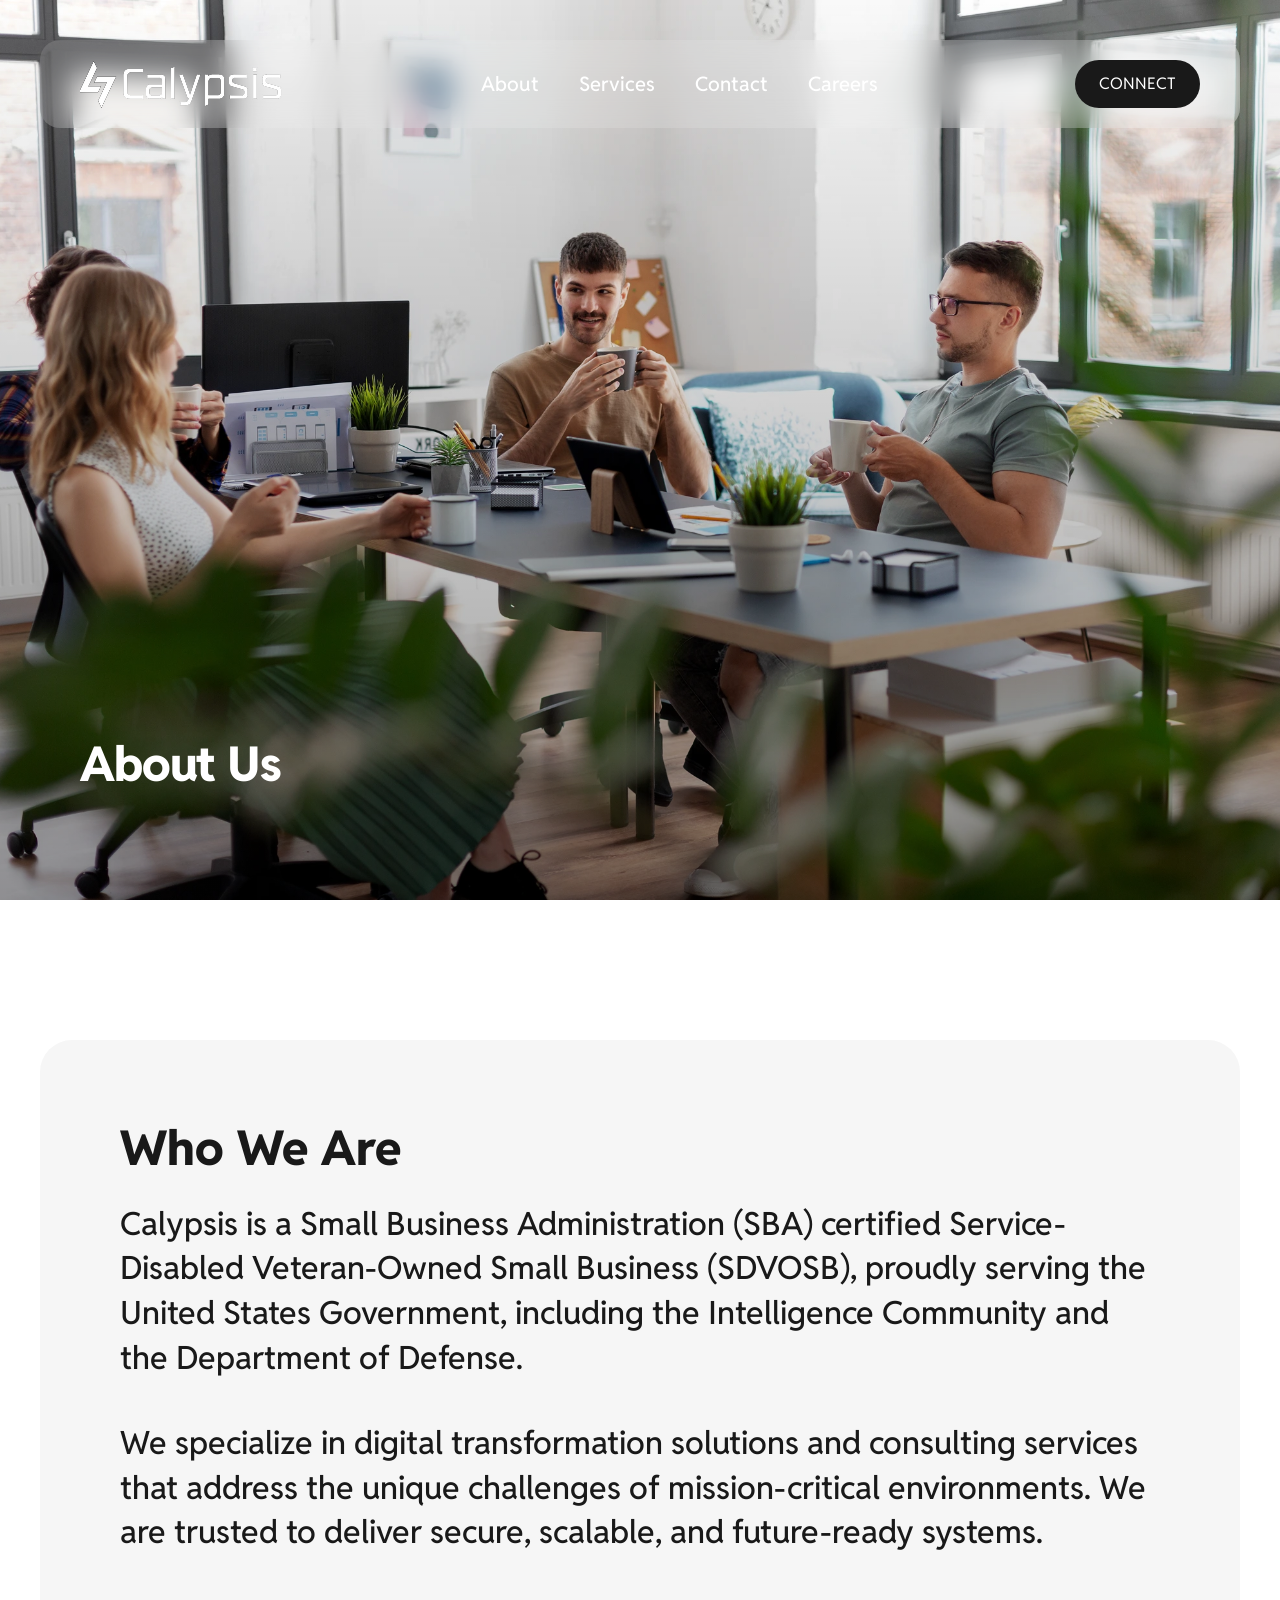
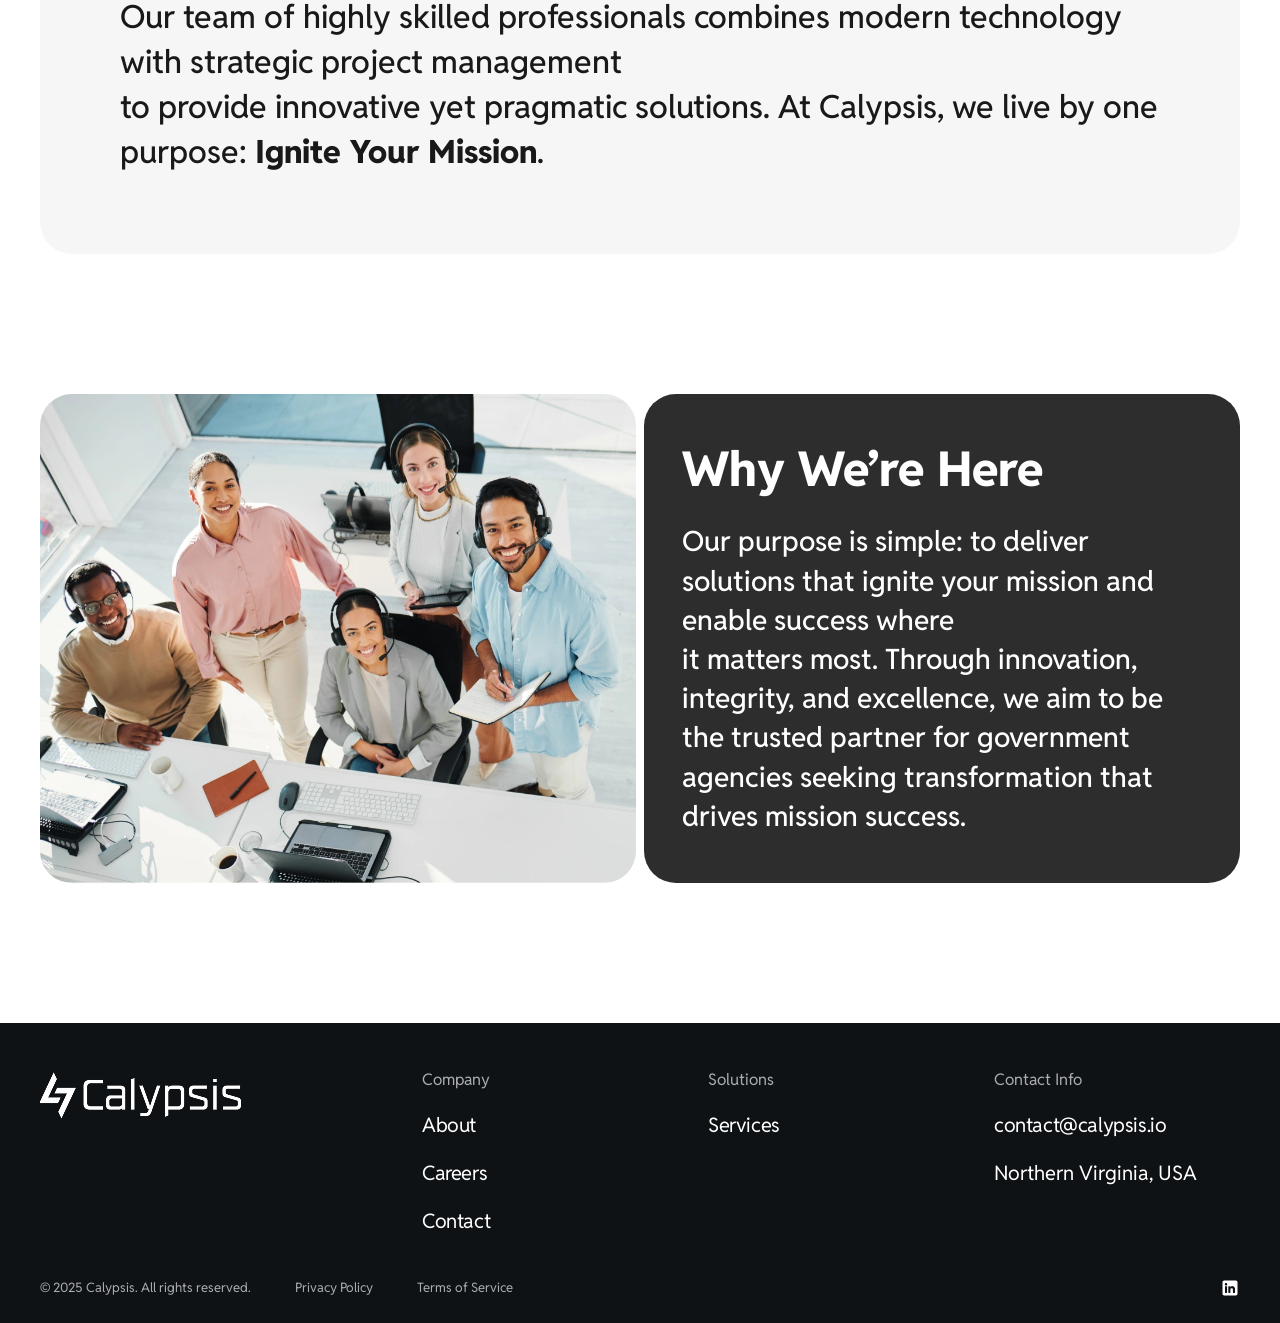
==== about-us.html @ 8102f37d "initial" ====
<!DOCTYPE html>
<html lang="en">
<head>
	<meta charset="UTF-8">
	<meta name="viewport" content="width=device-width, initial-scale=1.0">
	<title>About Us | Calypsis &mdash; SDVOSB Technology & Consulting</title>
	<meta name="description" content="Calypsis is an SBA-certified Service-Disabled Veteran-Owned Small Business delivering secure, scalable and future-ready digital transformation solutions to the U.S. Government, Intelligence Community, and Department of Defense.">
	<meta name="keywords" content="About Calypsis, SDVOSB, veteran-owned, government consulting, digital transformation, defense contracting, Intelligence Community">
	<meta name="author" content="Calypsis">
	<meta name="robots" content="index, follow">
	<meta name="theme-color" content="#191919">
	<link rel="canonical" href="https://calypsis.io/about-us.html">
	<meta property="og:type" content="website">
	<meta property="og:url" content="https://calypsis.io/about-us.html">
	<meta property="og:title" content="About Us | Calypsis">
	<meta property="og:description" content="Learn about Calypsis &mdash; an SDVOSB trusted by the U.S. Government to deliver mission-critical digital transformation.">
	<meta property="og:image" content="https://calypsis.io/img/about-back.webp">
	<meta name="twitter:card" content="summary_large_image">
	<meta name="twitter:title" content="About Us | Calypsis">
	<meta name="twitter:description" content="Learn about Calypsis &mdash; an SDVOSB trusted by the U.S. Government to deliver mission-critical digital transformation.">
	<meta name="twitter:image" content="https://calypsis.io/img/about-back.webp">
	<link rel="preconnect" href="https://fonts.googleapis.com">
	<link rel="preconnect" href="https://fonts.gstatic.com" crossorigin>
	<link rel="preload" as="image" href="img/about-back.webp" fetchpriority="high">
	<link rel="stylesheet" href="https://fonts.googleapis.com/css2?family=Reddit+Sans:ital,wght@0,400;0,500;0,800;1,400&display=block">
	<link rel="stylesheet" href="css/style.css">
</head>
<body>
	<header>
		<div class="container">
			<div class="outer__header">
				<a href="index.html" aria-label="Calypsis home">
					<img src="img/logo.png" alt="Calypsis logo" width="203" height="48" fetchpriority="high">
				</a>
				<ul role="navigation" aria-label="Primary">
					<li><a href="about-us.html" aria-current="page">About</a></li>
					<li><a href="services.html">Services</a></li>
					<li><a href="contact-us.html">Contact</a></li>
					<li><a href="careers.html">Careers</a></li>
				</ul>
				<div class="btn">
					<a href="contact-us.html">Connect</a>
				</div>
				<div class="menu__btn">
					<a href="#menu" role="button" aria-label="Toggle navigation menu" aria-expanded="false" aria-controls="primary-menu">
						<span></span>
						<span></span>
						<span></span>
					</a>
				</div>
			</div>
		</div>
	</header>
	<main>
	<section class="hero__section contact-us" style="background:url('img/about-back.webp')">
		<div class="container">
			<div class="outer__hero">
				<div class="box">
					<h1 class="extra-bold">About Us</h1>
				</div>
			</div>
		</div>
	</section>
	<section class="reach-out who-we-are">
		<div class="container">
			<div class="outer__reach">
				<div class="desc">
					<div class="inn">
						<h2>Who We Are</h2>
						<p>Calypsis is a Small Business Administration (SBA) certified Service-Disabled Veteran-Owned Small Business (SDVOSB), proudly serving the United States Government, including the Intelligence Community and the Department of Defense.</p>
						<p>We specialize in digital transformation solutions and consulting services that address the unique challenges of mission-critical environments. We are trusted to deliver secure, scalable, and future-ready systems.</p>
						<p>Our team of highly skilled professionals combines modern technology with strategic project management <br> to provide innovative yet pragmatic solutions. At Calypsis, we live by one purpose: <span>Ignite Your Mission</span>.</p>
					</div>
				</div>
			</div>
		</div>
	</section>

	<section class="reach-out why-we">
		<div class="container">
			<div class="outer__reach">

				<div class="media">
					<img src="img/why-we-image.webp" alt="Calypsis mission-focused team" width="1017" height="833" loading="lazy" decoding="async">
				</div>
				<div class="desc">
					<div class="inn">
						<h2>Why We&rsquo;re Here</h2>
						<p>Our purpose is simple: to deliver solutions that ignite your mission and enable success where <br> it matters most. Through innovation, integrity, and excellence, we aim to be the trusted partner for government agencies seeking transformation that drives mission success.</p>
					</div>
				</div>
			</div>
		</div>
	</section>
	</main>
	<footer>
		<div class="container">
			<div class="outer__footer">
				<div class="top">
					<div class="logo">
						<a href="index.html" aria-label="Calypsis home">
							<img src="img/logo.png" alt="Calypsis logo" width="203" height="48" loading="lazy" decoding="async">
						</a>
					</div>
					<div class="menus">
						<div class="menu">
							<p>Company</p>
							<ul>
								<li><a href="about-us.html">About</a></li>
								<li><a href="careers.html">Careers</a></li>
								<li><a href="contact-us.html">Contact</a></li>
							</ul>
						</div>

						<div class="menu">
							<p>Solutions</p>
							<ul>
								<li><a href="services.html">Services</a></li>
							</ul>
						</div>

						<div class="menu">
							<p>Contact Info</p>
							<ul>
								<li><a href="mailto:contact@calypsis.io">contact@calypsis.io</a></li>
								<li>Northern Virginia, USA</li>
							</ul>
						</div>
					</div>
				</div>
				<div class="bottom">
					<ul>
						<li>&copy; 2025 Calypsis. All rights reserved.</li>
						<li><a href="#">Privacy Policy</a></li>
						<li><a href="#">Terms of Service</a></li>
					</ul>
					<ul>
						<li><a href="#" class="icon" aria-label="LinkedIn"><img src="img/linkedin.svg" alt="" width="24" height="24" loading="lazy" decoding="async"></a></li>
					</ul>
				</div>
			</div>
		</div>
	</footer>
	<script src="https://code.jquery.com/jquery-3.7.1.min.js" integrity="sha256-/JqT3SQfawRcv/BIHPThkBvs0OEvtFFmqPF/lYI/Cxo=" crossorigin="anonymous" defer></script>
	<script src="js/script.js" defer></script>
</body>
</html>
---- css/style.css ----
body,html{
	margin:0px;
	padding:0px;
}
body *{
	box-sizing:border-box;
	font-family:"Reddit Sans" ,sans-serif;
}
.container{
	max-width: 1440px;
	padding-left: 40px;
	padding-right: 40px;
	width: 100%;
	margin-left: auto;
	margin-right: auto;
}
.hero__section .outer__hero{
	min-height: 100vh;
	display: flex;
	align-items: flex-start;
	justify-content: flex-end;
	flex-direction: column;
	padding-bottom: 90px;
	position: relative;
}
.hero__section{
	background-repeat: no-repeat!important;
	background-size: cover!important;
	background-position: center!important;
	position: relative;
}
.hero__section:before{
	content:"";
	position: absolute;
	left:0px;
	bottom:0px;
	width: 100%;
	height:100%;
	opacity:.4;
	background:linear-gradient(to bottom , rgba(0,0,0,0) , rgba(0,0,0,1));
}
.hero__section .outer__hero .box{
	padding:16px 64px;
	position: relative;
	z-index: 2;
}
.hero__section .outer__hero .box>span{
	display: block;
	margin-bottom: 16px;
	font-size: 20px;
	line-height: 30px;
	color:#F2F2F2;
}
.hero__section .outer__hero .box>h1{
	margin:0px;
	font-size: 48px;
	line-height: 120%;
	font-weight: 500;
	color:#FFFFFF;
	letter-spacing: -0.02em;
}
.hero__section .outer__hero .box>h1 span{
	font-weight: 800;
}
header{
	position: fixed;
	top:40px;
	left:0px;
	width: 100%;
	z-index: 5;
}
header .outer__header{
	padding:20px 40px;
	border-radius: 20px;
	backdrop-filter: blur(15px);
	background-color:rgba(246,246,246,.15);
	display: flex;
	align-items: center;
	justify-content: space-between;
}
header .outer__header>a{
	display: inline-flex;
	align-items: center;
	justify-content: center;
	transition:.3s ease all;
}
header .outer__header>a:hover{
	opacity:.7;
}
header .outer__header ul{
	margin:0px;
	padding:0px;
	list-style-type: none;
	display: flex;
	align-items: center;
	justify-content: center;
}
header .outer__header ul>li{
	margin-right: 8px;
}
header .outer__header ul>li:last-child{
	margin-right: 0px;
}
header .outer__header ul>li>a{
	padding:8px 16px;
	display: inline-flex;
	align-items: center;
	justify-content: center;
	font-size: 20px;
	line-height: 140%;
	font-weight: 500;
	text-decoration: none;
	color:#FFFFFF;
	transition:.3s ease all;
	border-radius: 8px;
}
header .outer__header ul>li>a:hover{
	background-color:rgba(255,255,255,.2);
}
header .outer__header .btn{
	display: inline-flex;
	align-items: center;
	justify-content: center;
}
header .outer__header .btn>a:hover{
	opacity:.85;
}
header .outer__header .btn>a{
	display: inline-flex;
	align-items: center;
	justify-content: center;
	text-decoration: none;
	padding-left: 24px;
	padding-right: 24px;
	min-height: 48px;
	background-color:#191919;
	border-radius: 32px;
	font-size: 16px;
	line-height: 22px;
	color:#FFFFFF;
	text-transform: uppercase;
	transition:.3s ease all;
}
.desc__wrapper{
	padding-top: 140px;
	padding-bottom: 70px;
}
.desc__wrapper .outer__desc{
	max-width: 1218px;
	margin-left: auto;
	margin-right: auto;
	padding-top: 24px;
	padding-bottom: 40px;
	padding-left: 58px;
	padding-right: 58px;
	text-align: center;
}
.desc__wrapper .outer__desc>h2{
	margin-top: 0px;
	font-size: 48px;
	line-height: 120%;
	color:#191919;
	font-weight: 800;
	letter-spacing: -0.02em;
	margin-bottom: 24px;
}
.desc__wrapper .outer__desc>p{
	font-size: 40px;
	margin-top: 24px;
	margin-bottom: 24px;
	line-height: 140%;
	font-weight: 500;
	color:#191919;
}
.desc__wrapper .btn{
	display: flex;
	justify-content: center;
	align-items: center;
}
.desc__wrapper .btn>a{
	display: inline-flex;
    align-items: center;
    justify-content: center;
    text-decoration: none;
    padding-left: 24px;
    padding-right: 24px;
    min-height: 48px;
    background-color: #191919;
    border-radius: 32px;
    font-size: 16px;
    line-height: 22px;
    color: #FFFFFF;
    text-transform: uppercase;
    transition: .3s ease all;
}
.desc__wrapper .btn>a:hover{
	opacity:.85;
}
.desc__wrapper .grid__elems{
	display: grid;
	grid-template-columns: repeat(4 ,1fr);
	grid-column-gap: 8px;
	grid-row-gap:20px;
	grid-auto-rows: 1fr;
	padding-bottom: 70px;
}
.desc__wrapper .grid__elems .box{
	padding:20px;
	background-color:#E9E9E9;
	border-radius: 24px;
}
.desc__wrapper .grid__elems .box>p{
	margin:0px;
	font-size: 28px;
	line-height: 120%;
	font-weight: 500;
	letter-spacing: -0.04em;
	color:#191919;
}
.desc__wrapper .grid__elems .box>.media{
	position: relative;
	padding-bottom: 65.6%;
	margin-bottom: 10px;
	width: 100%;
}
.desc__wrapper .grid__elems .box>.media img{
	position: absolute;
	left:0px;
	top:0px;
	border-radius: 20px;
	width: 100%;
	height:100%;
	object-fit: cover;
}
.desc__wrapper .grid__elems .box.main{
	background-color:#2D2D2D;
	display: flex;
	align-items: flex-start;
	justify-content: center;
	flex-direction: column;
}
.desc__wrapper .grid__elems .box.main>h2{
	margin-top: 0px;
	margin-bottom: 24px;
	font-size: 48px;
	line-height: 120%;
	color:#FFFFFF;
	font-weight: 800;
}
.desc__wrapper .grid__elems .box.main>p{
	margin:0px;
	font-size: 16px;
	line-height: 140%;
	color:#FFFFFF;
	font-weight: 400;
}
.desc__wrapper .grid__elems .box.main .btn{
	display: flex;
	justify-content: flex-start;
	margin-top: 24px;
}
.desc__wrapper .grid__elems .box.main .btn>a{
	display: inline-flex;
	align-items: center;
	justify-content: center;
	padding:4px 26px;
	min-height: 39px;
	background-color: transparent;
	border:3px solid #DCDCDC;
	text-decoration: none;
	font-size: 16px;
	line-height: 140%;
	color:#FFFFFF;
	transition:.3s ease all;
}
.desc__wrapper .grid__elems .box.main .btn>a:hover{
	background-color:rgba(220,220,220,.15);
}
header .outer__header{
	transition:.3s ease all;
}
header.active .outer__header{
	background-color:rgba(0,0,0,.3);
}
.outer__article{
	min-height: 800px;
	padding-bottom: 40px;
	display: flex;
	align-items: flex-end;
	justify-content: flex-start;
}
.article__outer--box{
	padding-top: 70px;
	padding-bottom: 70px;
}
.article__box{
	background-repeat: no-repeat!important;
	background-size: cover!important;
	background-position: center!important;
}
.outer__article>h2{
	margin:0px;
	font-size: 128px;
	line-height: 100%;
	letter-spacing: -0.02em;
	font-weight: 800;
	color:#FFFFFF;
	text-transform: uppercase;
}
.cta__wrapper{
	padding-bottom: 70px;
	padding-top: 70px;
}
.cta__wrapper .outer__cta{
	display: grid;
	grid-template-columns: repeat(2,1fr);
	grid-column-gap: 16px;
}
.cta__wrapper .outer__cta .media{
	display: flex;
	align-items: center;
	justify-content: center;
}
.cta__wrapper .outer__cta .media>img{

	border-radius: 24px;
	max-width: 100%;
	height: 100%;
	object-fit: cover;
}
.cta__wrapper .outer__cta .desc{
	width: 100%;
	background-color:#F6F6F6;
	border-radius: 24px;
	display: flex;
	align-items: center;
	justify-content: center;
}
.cta__wrapper .outer__cta .desc .inn{
	max-width: 412px;
	margin-left: auto;
	margin-right: auto;
}
.cta__wrapper .outer__cta .desc .inn>h2{
	margin-top: 0px;
	margin-bottom: 40px;
	font-size: 48px;
	line-height: 120%;
	font-weight: 800;
	color:#1A1A1A;
	letter-spacing: -0.02em;
}
.cta__wrapper .outer__cta .desc .inn>.btn{
	display: inline-flex;
	align-items: center;

}
.cta__wrapper .outer__cta .desc .inn>.btn>a{
	display: inline-flex;
	align-items: center;
	justify-content: center;
	min-height: 64px;
	padding-left: 48px;
	padding-right: 48px;
	border-radius: 32px;
	background-color:#191919;
	text-decoration: none;
	font-size: 16px;
	line-height: 22px;
	color:#FFFFFF;
	text-transform: uppercase;
}
.cta__wrapper .outer__cta .desc .inn>.btn>a{
	transition:.3s ease all;
}
.cta__wrapper .outer__cta .desc .inn>.btn>a:hover{
	opacity:.85;
}
footer{
	background-color:#0F1215;
	padding-top: 48px;
}
footer .outer__footer{
	padding:25px 0px;
	padding-top: 0px;
}
footer .bottom{
	display: flex;
	align-items: center;
	margin-top: 16px;
	padding-top: 25px;
	justify-content: space-between;
}
footer .bottom ul{
	padding:0px;
	list-style-type: none;
	margin:0px;
	display: flex;
	align-items: center;
	justify-content: flex-start;
}
footer .bottom ul>li{
	font-size: 13px;
	margin-right: 44px;
	line-height: 18px;
	color:rgba(255,255,255,.65);
	display: flex;
	align-items: center;
	justify-content: center;
}
footer .bottom ul>li:last-child{
	margin-right: 0px;
}
footer .bottom ul>li>a{
	text-decoration: none;
	display: inline-flex;
	align-items: center;
	justify-content: center;
	font-size: 13px;
	line-height: 18px;
	color:rgba(255,255,255,.65);
	transition:.3s ease all;
}
footer .bottom ul>li>a.icon:hover{
	opacity:.7;
}
footer .bottom ul>li>a:hover{
	color:rgba(255,255,255,1);
}
footer{
	margin-top: 70px;
}
footer .top{
	display: flex;
	align-items: flex-start;
	justify-content: space-between;
}
footer .top .menus .menu{
	width: 100%;
}
footer .top .menus{
	width: 100%;
	gap:40px;
	max-width: 818px;
	display: flex;
	align-items: flex-start;
	justify-content: space-between;
}
footer .top .menus>.menu>p{
	margin-top: 0px;
	margin-bottom: 20px;
	font-size: 16px;
	line-height: 18px;
	color:rgba(255,255,255,.65);
}
footer .top .menus>.menu ul{
	padding:0px;
	list-style-type: none;
	margin:0px;
	display: flex;
	flex-direction: column;
	align-items: flex-start;
}
footer .top .menus>.menu ul>li{
	font-size: 20px;
	line-height: 32px;
	color:#FFFFFF;
	letter-spacing: -0.02px;
}
footer .top .menus>.menu ul>li{
	margin-bottom: 16px;
}
footer .top .menus>.menu ul>li>a{
	text-decoration: none;
	font-size: 20px;
	line-height: 32px;
	color:#fff;
	letter-spacing: -0.02em;
	transition:.3s ease all;
}
footer .top .menus>.menu ul>li>a:hover{
	opacity:.85;
}
footer .top .menus>.menu ul>li:last-child{
	margin-bottom: 0px;
}
.outer__article>h2{
	text-shadow:0px 0px 8px rgba(0,0,0,.35);
}
.cta__wrapper .outer__cta .desc{
	min-height: 380px;
}
.cta__wrapper .outer__cta .desc .inn{
	max-width: 452px;
	padding-left: 20px;
	padding-right: 20px;
} 
.hero__section .box>p{
	margin-top: 0px;
	margin-bottom: 15px;
	font-size: 24px;
	line-height: 140%;
	color:#F2F2F2;
	font-weight: 500;
}
.hero__section.contact-us .box{
	padding-bottom: 0px;
	padding-left: 40px;
	padding-right: 40px;
}
.hero__section .box>p:last-child{
	margin-bottom: 0px;
}
.hero__section .box>h1.extra-bold{
	font-weight: 800;
	margin-bottom: 16px;
}
.conversation__block{
	padding-top: 70px;
	padding-bottom: 70px;
}
.conversation__block .outer__conversation>p span{
	font-weight: 800;
}
.conversation__block .outer__conversation>p{
	margin:0px;
	font-size: 32px;
	line-height: 140%;
	color:#FFFFFF;
	font-weight: 500;
}
.conversation__block .outer__conversation>h2{
	margin-top: 0px;
	margin-bottom: 40px;
	font-size: 48px;
	line-height: 120%;
	font-weight: 800;
	color:#FFFFFF;
	letter-spacing: -0.02em;
}
.conversation__block .outer__conversation{
	border-radius: 24px;
	background-color:#2D2D2D;
	padding:80px;
}
.reach-out{
	padding-top: 140px;
	padding-bottom: 70px;
}
.reach-out .outer__reach .desc .inn>ul>li{
	margin-bottom: 4px;
}
.reach-out .outer__reach .desc .inn>ul>li:last-child{
	margin-bottom: 0px;
}
.reach-out .outer__reach .desc .inn>ul{
	padding:0px;
	padding-left:25px;
	margin:0px;
	font-size: 24px;
	line-height: 140%;
	font-weight: 500;
	color:#191919;
}
.reach-out .outer__reach .desc .inn>h2{
	margin-top: 0px;
	margin-bottom: 24px;
	font-size: 48px;
	line-height: 120%;
	color:#191919;
	font-weight: 800;
}
.reach-out .outer__reach .desc .inn{
	width: 100%;
	max-width: 520px;
	margin-left: auto;
	margin-right: auto;
}
.reach-out .outer__reach .desc{
	display: flex;
	align-items: center;
	justify-content: center;
	padding-left: 20px;
	padding-right: 20px;
	width: 100%;
	border-radius: 32px;
	background-color:#F6F6F6;
}
.reach-out .outer__reach .media img{
	max-width: 100%;
	border-radius: 32px;
}
.reach-out .outer__reach .media{
	display: flex;
	align-items: center;
	justify-content: center;
}
.reach-out .outer__reach{
	display: grid;
	grid-template-columns: repeat(2 ,1fr);
	grid-column-gap: 8px;
}
.reach-out.who-we-are .outer__reach .desc{
	padding:80px;
}
.reach-out.who-we-are .outer__reach .desc .inn>p span{
	font-weight: 800;
}
.reach-out.who-we-are .outer__reach .desc .inn>p{
	margin-top: 0px;
	margin-bottom: 40px;
	font-size: 32px;
	line-height: 140%;
	font-weight: 500;
	color:#191919;
}
.reach-out.who-we-are .outer__reach .desc .inn>p:last-child{
	margin-bottom: 0px;
}
.reach-out.who-we-are .outer__reach .inn{
	max-width: 100%;
}
.reach-out.who-we-are .outer__reach{
	grid-template-columns: 1fr;
}
.reach-out.why-we .outer__reach>.desc .inn>p{
	margin:0px;
	font-size: 28px;
	line-height: 140%;
	font-weight: 500;
	color:#FFFFFF;
}
.reach-out.why-we{
	padding-top: 70px;
}
.reach-out.why-we .outer__reach>.desc .inn>h2{
	color:#fff;
}
.reach-out.why-we .outer__reach>.desc{
	background-color:#2D2D2D;
}
.services__wrapper{
	padding-top: 140px;
	padding-bottom: 70px;
}
.services__wrapper .outer__services .elem .media>img{
	width: 100%;
	max-width: 100%;
	border-radius: 32px;
}
.services__wrapper .outer__services .elem .media{
	margin-bottom: 48px;
	position: relative;
	padding-bottom: 64.1%;
}
.services__wrapper .outer__services>.elem .media img{
	position: absolute;
	left:0px;
	top:0px;
	width: 100%;
	height:100%;
	object-fit: cover;
}
.services__wrapper .outer__services .elem .desc>span{
	margin:0px;
	font-size: 20px;
	line-height: 140%;
	color:#66717C;
	font-weight: 500;
}
.services__wrapper .outer__services .elem.double{
	grid-column-start: 1;
	grid-column-end: 3;
}
.services__wrapper .outer__services .elem.double .media{
	position: relative;
	padding-bottom: 29.6%;
	width: 100%;
}
.services__wrapper .outer__services .elem.double .media img{
	position: absolute;
	left:0px;
	top:0px;
	width: 100%;
	height:100%;
	object-fit: cover;
	object-position: top left;
}
.services__wrapper .outer__services .elem .desc>p{
	margin-top: 0px;
	margin-bottom: 24px;
	letter-spacing: -0.02px;
	font-size: 40px;
	line-height: 120%;
	color:#191919;
	font-weight: 800;
}
.services__wrapper .outer__services>.elem{
	padding:40px;
	border-radius: 32px;
	background-color:#F6F6F6;
}
.services__wrapper .outer__services{
	display: grid;
	grid-template-columns: repeat(2, 1fr);
	grid-column-gap: 16px;
	grid-row-gap:16px;
}
.services__wrapper + footer{
	margin-top: 0px;
}
.join__mission{
	padding-top: 140px;
	padding-bottom: 70px;
}
.join__mission .media{
	grid-auto-rows: 1fr;
}
.join__mission .media .image__double{
	display: flex;
	flex-direction: column;
	justify-content: space-between;
}
.join__mission .media .image__double>.img>img{
	height:100%;
	width: 100%;
	object-fit: cover;
}
.join__mission .outer__join .desc>p{
	margin:0px;
	font-size: 24px;
	line-height: 140%;
	color:#191919;
	font-weight: 500;
}
.join__mission .outer__join .desc>h2{
	margin-top: 0px;
	margin-bottom: 24px;
	font-size: 48px;
	line-height: 120%;
	font-weight: 800;
	color:#191919;
}
.join__mission .outer__join .desc{
	width: 100%;
	max-width: 540px;
}
.join__mission .outer__join{
	background:url('../img/back-dots.webp');
	background-repeat: no-repeat;
	background-size: cover;
	background-position: center;
	background-color:#F6F6F6;
	border-radius: 32px;
	padding:80px 0px;
	display: flex;
	align-items: center;
	justify-content: center;
}
.join__mission .outer__join .media img{
	max-width: 100%;
	border-radius: 32px;
}
.join__mission .outer__join .media{
	max-width: 625px;
	min-width: 625px;
	display: grid;
	width: 100%;
	margin-right: 48px;
	grid-template-columns: repeat(2 ,1fr);
	grid-column-gap: 16px;
	grid-row-gap:16px;
}
.specialization{
	padding-top: 70px;
	padding-bottom: 70px;
}
.specialization .outer__spec>.top>p{
	margin:0px;

	font-size: 24px;
	line-height: 140%;
	color:#66717C;
	font-weight: 500;
}
.specialization .outer__spec>.top>h2{
	margin-top: 0px;
	margin-bottom: 24px;
	font-size: 48px;
	line-height: 120%;
	color:#1A1A1A;
	font-weight: 800;
}
.specialization .outer__spec ul>li{
	min-height: 82px;
	display: inline-flex;
	align-items: center;
	justify-content: center;
	margin:8px;
	padding-left: 24px;
	padding-right: 24px;
	white-space: nowrap;
	border-radius: 20px;
	background-color:#2D2D2D;
	font-size: 24px;
	line-height: 120%;
	color:#FFFFFF;
	font-weight: 500;
	letter-spacing: -0.02em;
}
.specialization .outer__spec ul{
	padding:0px;
	list-style-type: none;
	margin:0px;
	display: flex;
	align-items: center;
	justify-content: center;
	max-width: 1160px;
	margin-left: auto;
	margin-right: auto;
	flex-wrap:wrap;
}
.specialization .outer__spec>.top{
	text-align: center;
	margin-bottom: 48px;
}
.specialization + .reach-out{
	padding-top: 70px;
}
.image-long{
	display: flex;
	align-items: center;
	justify-content: center;
}
.image-long>img{
	width: 100%;
	height:100%;
	object-fit: cover;
}
.join__mission .outer__join{
	padding-left: 40px;
	padding-right: 40px;
}
.join__mission .media .image__double>.img{
	margin-bottom: 16px;
}
.join__mission .media .image__double>.img:last-child{
	margin-bottom: 0px;
}
img{
	width: auto;
	height:auto;
}
.reach-out.who-we-are .outer__reach .desc .inn>p span a{
	color:#000;
}
@media (max-width: 1200px){
	.join__mission .outer__join .desc>p{
		font-size: 21px;
	}
	.join__mission .outer__join .desc>h2{
		font-size: 40px;
		margin-bottom: 16px;
	}
	.join__mission .outer__join .media{
		min-width: 440px;
		max-width: 440px;
	}
	.join__mission .outer__join .media img{
		border-radius: 20px;
	}
	.join__mission .outer__join{
		padding:50px 30px;
	}
	.join__mission{
		padding-top: 75px;
	}
	.services__wrapper{
		padding-top: 70px;
	}
	.services__wrapper .outer__services .elem .desc>p{
		margin-bottom: 16px;
		font-size: 32px;
	}
	.services__wrapper .outer__services .elem .media{
		margin-bottom: 30px;
	}
	.specialization{
		padding:40px 0px;
	}
	.specialization .outer__spec>.top>h2{
		font-size: 40px;
		margin-bottom: 16px;
	}
	.specialization .outer__spec>.top>p{
		font-size: 20px;
	}
	.specialization .outer__spec>.top{
		margin-bottom: 24px;
	}
	.specialization .outer__spec ul>li{
		min-height: 60px;
		font-size: 20px;
		margin:5px;
	}
	.specialization + .reach-out{
		padding-top: 35px;
	}
	.join__mission{
		padding-bottom: 25px;
	}
	.reach-out.why-we{
		padding-top: 40px;
	}
	.reach-out.why-we .outer__reach>.desc .inn>p{
		font-size: 24px;
	}
	.reach-out.who-we-are .outer__reach .desc .inn>p{
		font-size: 24px;
		margin-bottom: 25px;
	}
	.reach-out.who-we-are .outer__reach .desc{
		padding:60px;
	}
	.reach-out{
		padding-top: 75px;
		padding-bottom: 40px;
	}
	.conversation__block{
		padding:40px 0px;
	}
	.conversation__block .outer__conversation>h2{
		font-size: 40px;
		margin-bottom: 25px;
	}
	.conversation__block .outer__conversation>p{
		font-size: 26px;
	}
	.conversation__block .outer__conversation{
		padding:60px;
	}
	.reach-out .outer__reach .desc .inn>h2{
		font-size: 40px;
		margin-bottom: 16px;
	}
	.reach-out .outer__reach .desc .inn>ul{
		font-size: 21px;
	}
	.reach-out .outer__reach .desc{
		padding-top: 20px;
		padding-bottom: 20px;
	}
	.hero__section .box>p{
		font-size: 21px;
	}
	.hero__section .box>p{
		margin-bottom: 12px;
	}
	footer{
		margin-top: 35px;
	}
	footer .top .menus{
		max-width: 640px;
	}
	footer .top .menus>.menu ul>li , footer .top .menus>.menu ul>li>a{
		font-size: 18px;
		line-height: 28px;
	}
	footer .top .menus>.menu ul>li{
		margin-bottom: 10px;
	}
	footer .top .menus>.menu>p{
		margin-bottom: 12px;
	}
	.cta__wrapper{
		padding:35px 0px;
	}
	.cta__wrapper .outer__cta .desc .inn>h2{
		font-size: 40px;
		margin-bottom: 24px;
	}
	.article__outer--box{
		padding-top: 35px;
		padding-bottom: 35px;
	}
	.outer__article>h2{
		font-size: 100px;
	}
	.desc__wrapper .grid__elems{
		grid-template-columns: repeat(2 ,1fr);
	}
	.desc__wrapper .grid__elems .box>p{
		font-size: 24px;
	}
	.desc__wrapper .grid__elems .box>p br{
		display: 	none;
	}
	.desc__wrapper .grid__elems .box.main>h2{
		font-size: 40px;
	}
	.desc__wrapper{
		padding-top: 75px;
		padding-bottom: 40px;
	}
	.desc__wrapper .outer__desc>p{
		font-size: 26px;
	}
	.desc__wrapper .outer__desc>h2{
		font-size: 40px;
	}
	.desc__wrapper .outer__desc{
		max-width: 940px;
	}
	.container{
		padding-left: 24px;
		padding-right: 24px;
	}
	header .outer__header{
		padding:20px 24px;
	}
	.hero__section .outer__hero .box>h1{
		font-size: 40px;
	}
	.hero__section .outer__hero .box>span{
		font-size: 18px;
		line-height: 28px;
	}
	.hero__section .outer__hero .box{
		padding:16px 32px;
	}
	.hero__section .outer__hero{
		padding-bottom: 45px;
	}
	.desc__wrapper .grid__elems{
		padding-bottom: 35px;
	}
}
.menu__btn{
	display: none;
}
@media (min-width: 991px){
	header .outer__header ul{
		display: flex!important;
	}
}
@media (max-width: 991px){
	.menu__btn{
		top:12px;
	}
	.join__mission .outer__join{
		flex-direction: column;
	}
	.join__mission .outer__join .desc{
		max-width:100%;
		margin-top: 30px;
	}
	.join__mission .outer__join .media{
		min-width: 0px;
		max-width: 100%;
		margin-right: 0px;
	}
	.services__wrapper{
		padding-top: 35px;
		padding-bottom: 35px;
	}
	.services__wrapper .outer__services>.elem{
		padding:25px;
	}
	.services__wrapper .outer__services .elem .desc>p{
		font-size: 26px;
	}
	.services__wrapper .outer__services .elem .desc>span{
		font-size: 17px;
	}
	.reach-out.why-we .outer__reach>.desc .inn>p{
		font-size: 22px;
	}
	.reach-out.who-we-are .outer__reach .desc .inn>p{
		font-size: 22px;
		margin-bottom: 15px;
	}
	.reach-out.who-we-are .outer__reach .desc{
		padding:40px;
	}
	.conversation__block .outer__conversation>h2{
		font-size: 32px;
		margin-bottom: 15px;
	}
	.conversation__block .outer__conversation>p{
		font-size: 22px;
	}
	.conversation__block .outer__conversation{
		padding:40px;
	}
	.reach-out .outer__reach .desc .inn{
		max-width: 100%;
	}
	.reach-out .outer__reach .desc{
		padding:40px 30px;
	}
	.reach-out .outer__reach .desc .inn>h2{
		font-size: 32px;
	}
	.reach-out .outer__reach .desc .inn>ul{
		font-size: 18px;
	}
	.reach-out .outer__reach {
		grid-template-columns: 1fr;
		grid-row-gap:8px;
	}
	.cta__wrapper .outer__cta .media{
		margin-bottom: 8px;
	}
	.hero__section .box>p{
		font-size: 17px;
		line-height: 22px;
	}
	footer{
		margin-top: 30px;
	}
	footer .top .menus{
		max-width: 100%;
	}
	footer .top{
		flex-direction: column;
	}
	footer .top .logo{
		margin-bottom: 15px;
	}
	.cta__wrapper .outer__cta{
		grid-template-columns: 1fr;
	}
	.cta__wrapper .outer__cta .desc .inn{
		text-align: center;
	}
	.cta__wrapper .outer__cta .desc{
		min-height: 280px;
	}
	.outer__article>h2{
		font-size: 80px;
	}
	.outer__article{
		min-height: 640px;
	}
	.menu__btn{
		display: inline-flex;
		align-items: center;
		justify-content: center;
	}
	.menu__btn>a{
		display: inline-flex;
		align-items: center;
		justify-content: center;
		flex-direction: column;
		min-width: 48px;
		max-width: 48px;
		min-height: 48px;
		border-radius: 250px;
		background-color:#191919;
		max-height: 48px;
	}
	.menu__btn>a>span{
		min-width: 32px;
		min-height: 3px;
		background-color:#fff;
		border-radius: 4px;
		margin-bottom: 5px;
		transition:transform .3s ease, opacity .3s ease;
		transform-origin:center;
	}
	.menu__btn>a>span:last-child{
		margin-bottom: 0px;
	}
	.menu__btn.active>a>span:nth-child(1){
		transform:translateY(8px) rotate(45deg);
	}
	.menu__btn.active>a>span:nth-child(2){
		opacity:0;
	}
	.menu__btn.active>a>span:nth-child(3){
		transform:translateY(-8px) rotate(-45deg);
	}
	header .outer__header>a img{
		max-width: 170px;
	}
	header .outer__header{
		padding:12px 16px;
	}
	header{
		top:25px;
	}
	header .outer__header{
		flex-wrap:wrap;
	}
	header .outer__header>ul{
		width: 100%;
		order:3;
	}
	header .outer__header>ul{
		width: 100%;
		margin-top: 12px;
		display: none;
	}
	header .outer__header>ul>li>a{
		width: 100%;
		font-size: 18px;
		padding:8px 12px;
		justify-content: flex-start;
	}
	header .outer__header>ul>li{
		width: 100%;
		margin-right: 0px;
	}
	.hero__section .outer__hero .box>h1{
		font-size: 32px;
	}
	.hero__section .outer__hero .box>span{
		margin-bottom: 12px;
		font-size: 16px;
		line-height: 24px;
	}
	.container{
		padding-left: 16px;
		padding-right: 16px;
	}
	header .outer__header{
		padding-right: 76px;
	}
	.menu__btn{
		position: absolute;
		right:16px;
	}
	.join__mission .outer__join .desc>p{
		font-size: 18px;
	}
}
.mobile-image{
	display: none;
}
@media (max-width: 767px){
	.specialization{
		padding:25px 0px;
	}
	.specialization .outer__spec>.top>p{
		font-size: 16px;
	}
	.specialization + .reach-out{
		padding-top: 25px;
	}
	.specialization .outer__spec>.top>h2{
		font-size: 32px;
	}
	.specialization .outer__spec ul>li{
		min-height: 40px;
		font-size: 14px;
		margin:4px;
		padding-left: 15px;
		padding-right: 15px;
		border-radius: 12px;
	}
	.join__mission .outer__join{
		padding:30px 15px;
	}
	.join__mission{
		padding-top: 30px;
		padding-bottom: 25px;
	}
	.join__mission .outer__join .desc>p{
		font-size: 16px;
	}
	.join__mission .outer__join .desc>h2{
		font-size: 32px;
	}
	.services__wrapper .outer__services{
		grid-template-columns: 1fr;
	}
	.mobile-image{
		display: block;
	}
	.services__wrapper .outer__services .elem.double .media{
		padding-bottom: 64.1%;
	}
	.elem.double>.media>.desktop{
		display: none;
	}
	.services__wrapper .outer__services .elem.double{
		grid-column-start: 1;
		grid-column-end: 2;
	}
	.services__wrapper .outer__services>.elem{
		padding:15px;
	}
	.services__wrapper .outer__services .elem .media{
		margin-bottom: 15px;
	}
	.services__wrapper .outer__services .elem .desc>p{
		font-size: 22px;
		margin-bottom: 10px;
	}
	.services__wrapper .outer__services .elem .desc>span{
		font-size: 15px;
	}
	.reach-out.why-we{
		padding-top: 25px;
	}
	.reach-out.why-we .outer__reach>.desc .inn>p{
		font-size: 19px;
	}
	.reach-out.who-we-are .outer__reach .desc .inn>p{
		font-size: 19px;
	}
	.desc__wrapper{
		padding-top: 30px;
		padding-bottom: 25px;
	}
	.reach-out{
		padding-bottom: 25px;
		padding-top: 30px;
	}
	footer .top .menus>.menu ul>li, footer .top .menus>.menu ul>li>a{
		font-size: 16px;
		line-height: 24px;
	}
	footer .bottom ul>li{
		margin-right: 20px;
	}
	footer .bottom ul>li ,footer .bottom ul>li>a{
		font-size: 11px;
		line-height: 24px;
	}
	footer .top .logo{
		width: 100%;
		display: flex;
		justify-content: center;
	}
	footer .top .menus{
		flex-direction: column;
		align-items: center;
		justify-content: center;
		text-align: center;
	}
	footer .top .menus>.menu ul>li, footer .top .menus>.menu ul>li>a{
		width: 100%;

	}
	.cta__wrapper{
		padding:25px 0px;
	}
	.desc__wrapper{
		padding-bottom: 25px;
	}
	.cta__wrapper .outer__cta .desc .inn>h2{
		font-size: 32px;
	}
	.outer__article>h2{
		font-size: 64px;
	}
	.desc__wrapper .grid__elems{
		padding-bottom: 15px;
	}
	.desc__wrapper .outer__desc{
		padding-bottom: 40px;
		padding-left: 0px;
		padding-right: 0px;
	}
	.desc__wrapper .outer__desc>p{
		font-size: 22px;
		margin:15px 0px;
	}
	.desc__wrapper .outer__desc>h2{
		font-size: 32px;
		margin-bottom: 15px;
	}
	.desc__wrapper .grid__elems .box>p{
		font-size: 20px;
	}
	.desc__wrapper .grid__elems .box{
		padding:15px;
	}
	.desc__wrapper .grid__elems .box.main>h2{
		font-size: 32px;
		margin-bottom: 16px;
	}
	.desc__wrapper .grid__elems .box.main .btn{
		margin-top: 16px;
	}

	.menu__btn>a{
		min-width: 36px;
		max-width: 36px;
		min-height: 36px;
		max-height: 36px;
	}
	.menu__btn>a>span{
		min-width: 22px;
		margin-bottom: 4px;
		min-height: 2px;
	}
	.menu__btn.active>a>span:nth-child(1){
		transform:translateY(6px) rotate(45deg);
	}
	.menu__btn.active>a>span:nth-child(3){
		transform:translateY(-6px) rotate(-45deg);
	}
	header .outer__header{
		padding-right: 60px;
	}
	header .outer__header .btn>a{
		min-height: 36px;
		padding-left: 16px;
		padding-right: 16px;
		font-size: 14px;
		line-height: 20px;
	}
	header .outer__header>a img{
		max-width: 130px;
	}
	.hero__section .outer__hero .box>h1{
		font-size: 26px;
		line-height: 32px;
	}
	.hero__section .outer__hero .box{
		padding:10px 16px;
	}
	.hero__section .outer__hero{
		padding-bottom: 25px;
	}
	.conversation__block .outer__conversation>p{
		font-size: 18px;
	}
	.conversation__block{
		padding:25px 0px;
	}
	.hero__section .box>p{
		font-size: 15px;
		line-height: 20px;
	}
	.reach-out.who-we-are .outer__reach .desc{
		padding:25px;
	}
}
@media (max-width: 540px){
	.reach-out.why-we .outer__reach>.desc .inn>p{
		font-size: 16px;
	}
	.reach-out.who-we-are .outer__reach .desc .inn>p{
		font-size: 16px;
	}
	.conversation__block .outer__conversation>p{
		font-size: 16px;
	}
	.conversation__block .outer__conversation{
		padding:30px;
	}
	.reach-out .outer__reach .desc{
		padding:25px;
	}
	.reach-out .outer__reach .desc .inn>ul{
		font-size: 16px;
	}
	footer .top .menus>.menu ul>li, footer .top .menus>.menu ul>li>a{
		font-size: 14px;
		line-height: 22px;
	}
	.desc__wrapper .grid__elems{
		grid-auto-rows: initial;
		grid-template-columns: 1fr;
	}
	.desc__wrapper .grid__elems .box.main{
		padding:35px 15px;
	}
	.desc__wrapper .grid__elems .box.main>h2 br{
		display: none;
	}
	footer .bottom{
		align-items: flex-end;
	}
	footer .bottom ul{
		align-items: flex-start;
		flex-direction: column-reverse;
	}
}
@media (max-width: 360px){
	.menu__btn.active>a>span:nth-child(1){
		transform:translateY(4.5px) rotate(45deg);
	}
	.menu__btn.active>a>span:nth-child(3){
		transform:translateY(-5.5px) rotate(-45deg);
	}
	header .outer__header>a img{
		max-width: 100px;
	}
	header .outer__header .btn>a{
		min-height: 30px;
		font-size: 12px;
		line-height: 18px;
		padding-left: 10px;
		padding-right: 10px;
	}
	.menu__btn>a{
		min-width: 30px;
		max-width: 30px;
		min-height: 30px;
		max-height: 30px;
	}
	header .outer__header{
		padding-right: 52px;
	}
	.menu__btn>a>span{
		min-width: 20px;
		min-height: 2px;
		margin-bottom: 3px;
	}
}
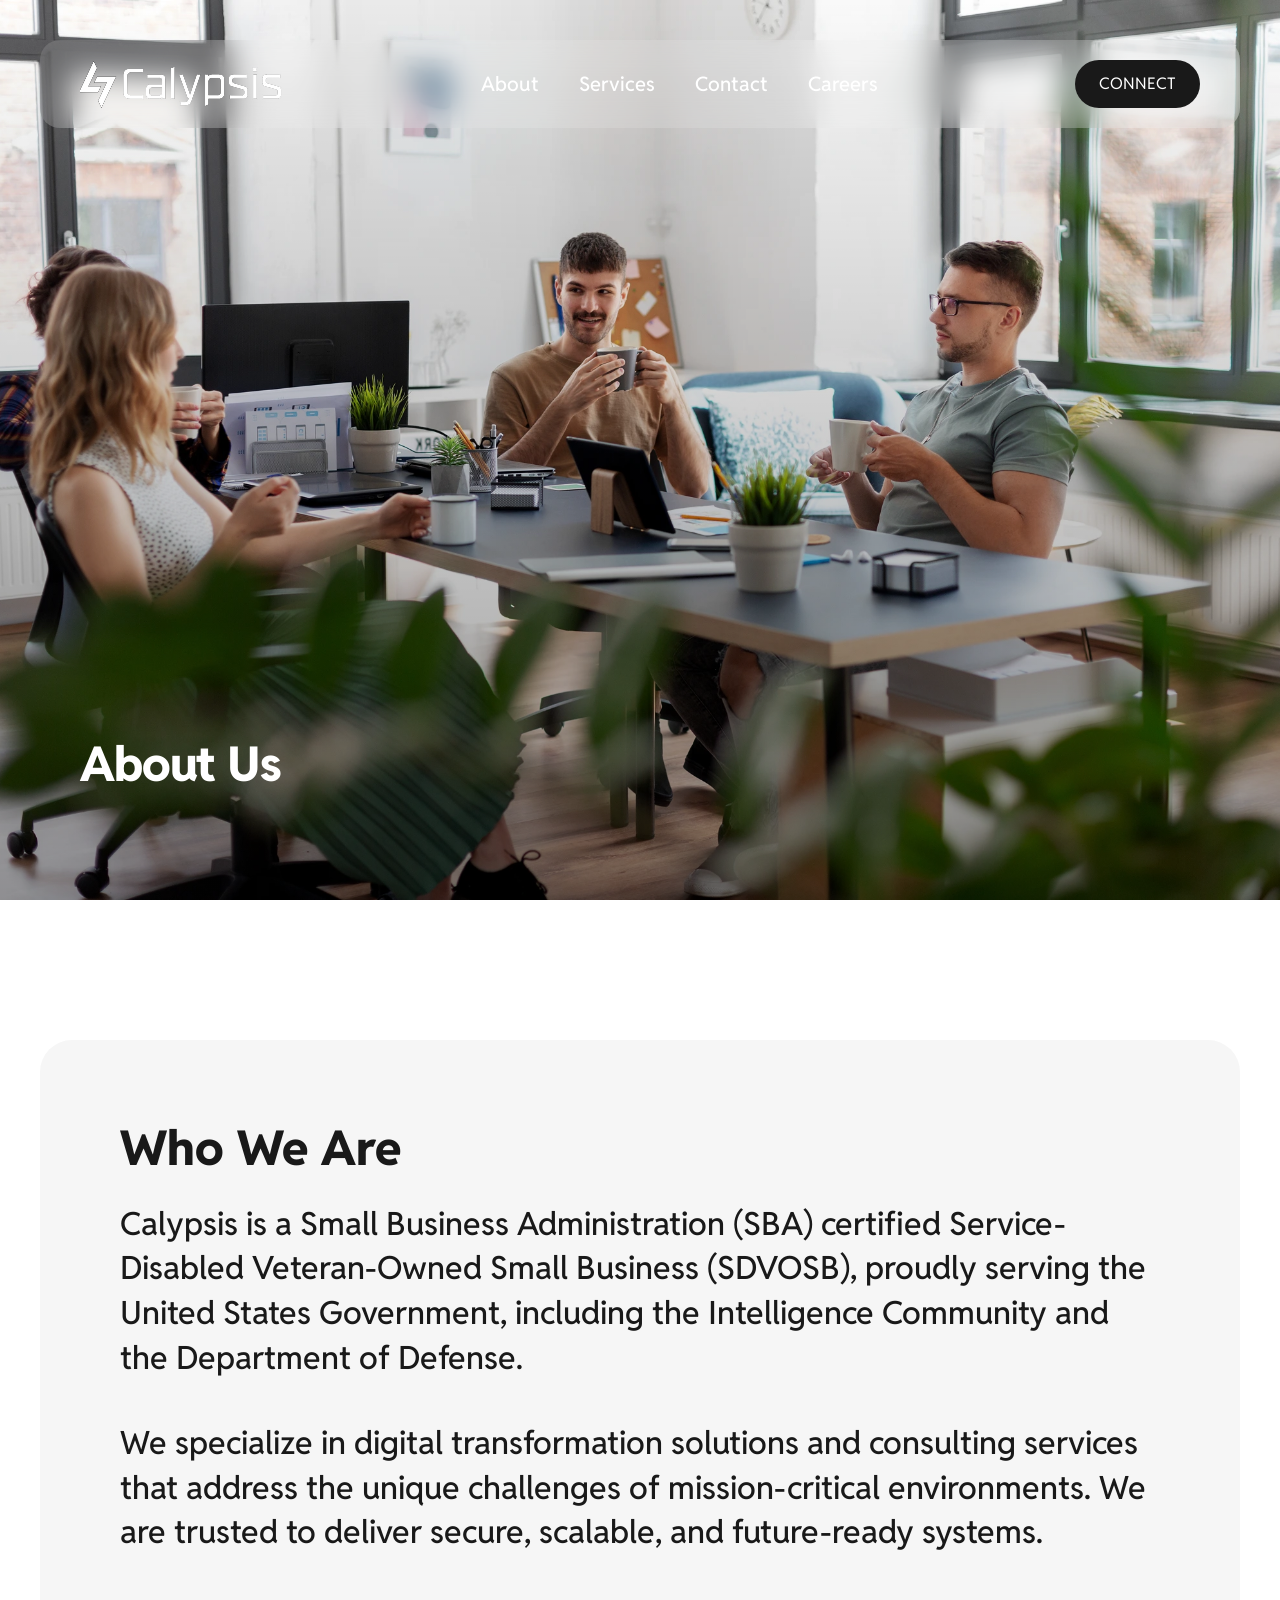
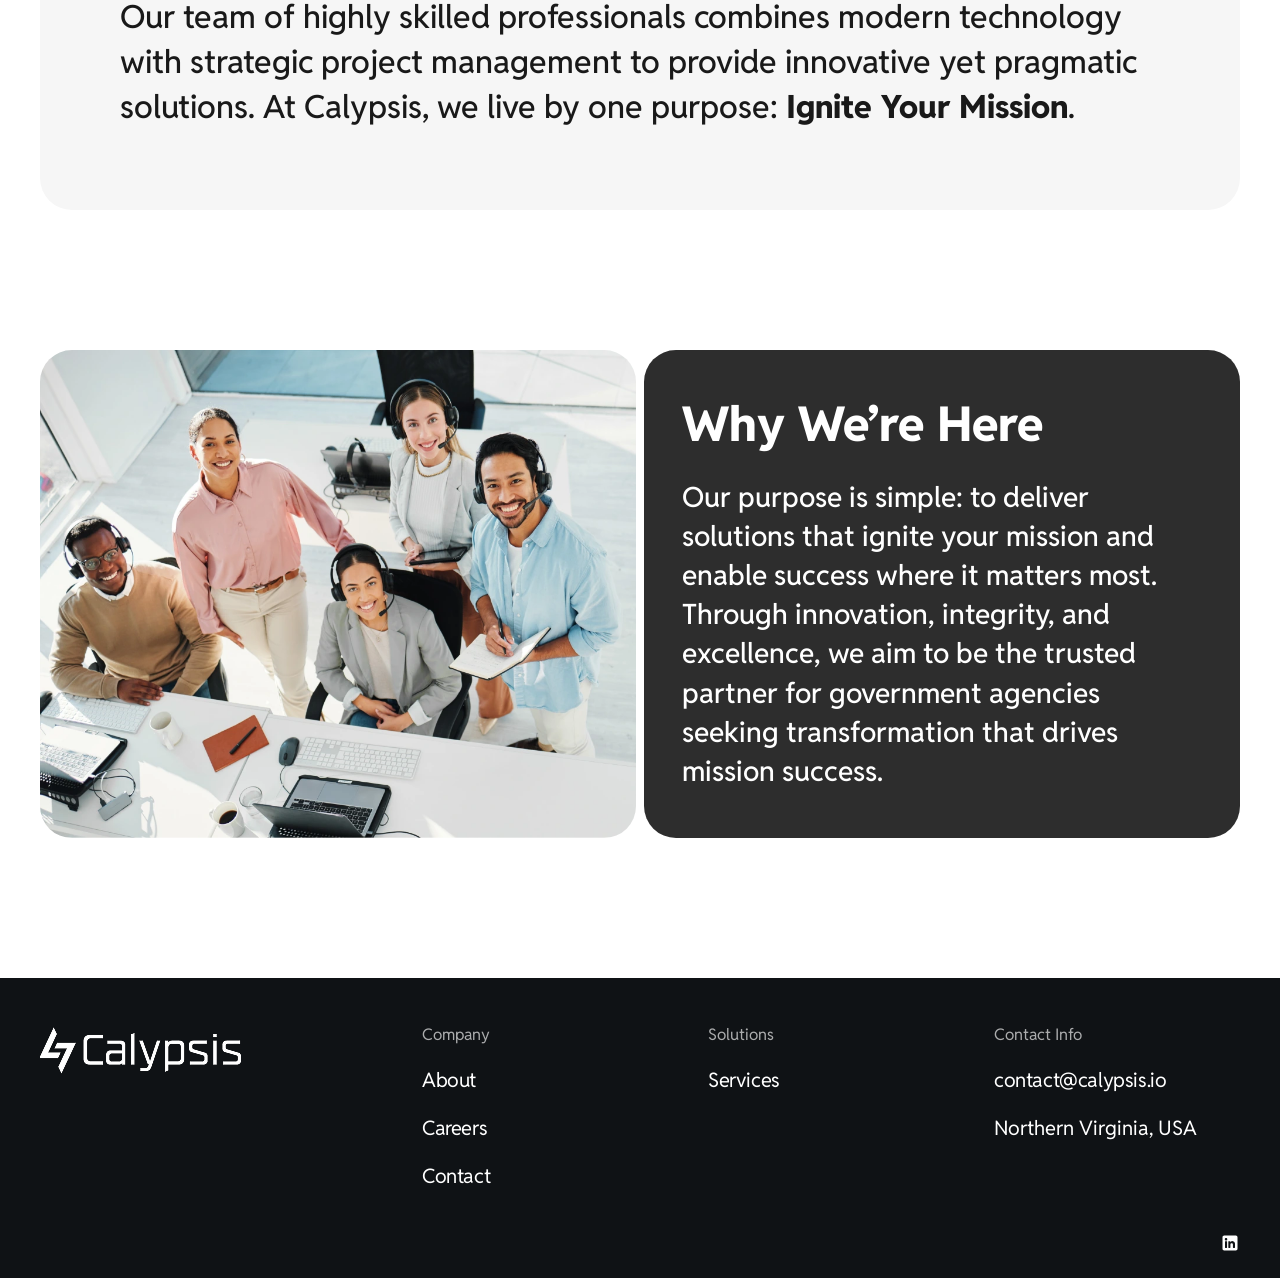
==== commit 9bd1aaff: "new upd" ====
--- a/about-us.html
+++ b/about-us.html
@@ -24,6 +24,7 @@
 	<link rel="preload" as="image" href="img/about-back.webp" fetchpriority="high">
 	<link rel="stylesheet" href="https://fonts.googleapis.com/css2?family=Reddit+Sans:ital,wght@0,400;0,500;0,800;1,400&display=block">
 	<link rel="stylesheet" href="css/style.css">
+	<link rel="icon" type="image/x-icon" href="img/calypsismini.ico">
 </head>
 <body>
 	<header>
@@ -69,7 +70,7 @@
 						<h2>Who We Are</h2>
 						<p>Calypsis is a Small Business Administration (SBA) certified Service-Disabled Veteran-Owned Small Business (SDVOSB), proudly serving the United States Government, including the Intelligence Community and the Department of Defense.</p>
 						<p>We specialize in digital transformation solutions and consulting services that address the unique challenges of mission-critical environments. We are trusted to deliver secure, scalable, and future-ready systems.</p>
-						<p>Our team of highly skilled professionals combines modern technology with strategic project management <br> to provide innovative yet pragmatic solutions. At Calypsis, we live by one purpose: <span>Ignite Your Mission</span>.</p>
+						<p>Our team of highly skilled professionals combines modern technology with strategic project management to provide innovative yet pragmatic solutions. At Calypsis, we live by one purpose: <span>Ignite Your Mission</span>.</p>
 					</div>
 				</div>
 			</div>
@@ -86,7 +87,7 @@
 				<div class="desc">
 					<div class="inn">
 						<h2>Why We&rsquo;re Here</h2>
-						<p>Our purpose is simple: to deliver solutions that ignite your mission and enable success where <br> it matters most. Through innovation, integrity, and excellence, we aim to be the trusted partner for government agencies seeking transformation that drives mission success.</p>
+						<p>Our purpose is simple: to deliver solutions that ignite your mission and enable success where  it matters most. Through innovation, integrity, and excellence, we aim to be the trusted partner for government agencies seeking transformation that drives mission success.</p>
 					</div>
 				</div>
 			</div>
@@ -129,13 +130,9 @@
 					</div>
 				</div>
 				<div class="bottom">
+					
 					<ul>
-						<li>&copy; 2025 Calypsis. All rights reserved.</li>
-						<li><a href="#">Privacy Policy</a></li>
-						<li><a href="#">Terms of Service</a></li>
-					</ul>
-					<ul>
-						<li><a href="#" class="icon" aria-label="LinkedIn"><img src="img/linkedin.svg" alt="" width="24" height="24" loading="lazy" decoding="async"></a></li>
+						<li><a href="https://www.linkedin.com/company/calypsisllc/" target="_blank" class="icon" aria-label="LinkedIn"><img src="img/linkedin.svg" alt="" width="24" height="24" loading="lazy" decoding="async"></a></li>
 					</ul>
 				</div>
 			</div>
--- a/css/style.css
+++ b/css/style.css
@@ -854,6 +854,20 @@
 .reach-out.who-we-are .outer__reach .desc .inn>p span a{
 	color:#000;
 }
+.outer__conversation a {
+	color:#1799dd;
+}
+.services__wrapper .outer__services .elem .desc>span{
+	display: block;
+	margin-bottom: 12px;
+}
+.services__wrapper .outer__services .elem .desc>span:last-child{
+	margin-bottom: 0px;
+}
+footer .bottom{
+	display: flex;
+	justify-content: flex-end;
+}
 @media (max-width: 1200px){
 	.join__mission .outer__join .desc>p{
 		font-size: 21px;
